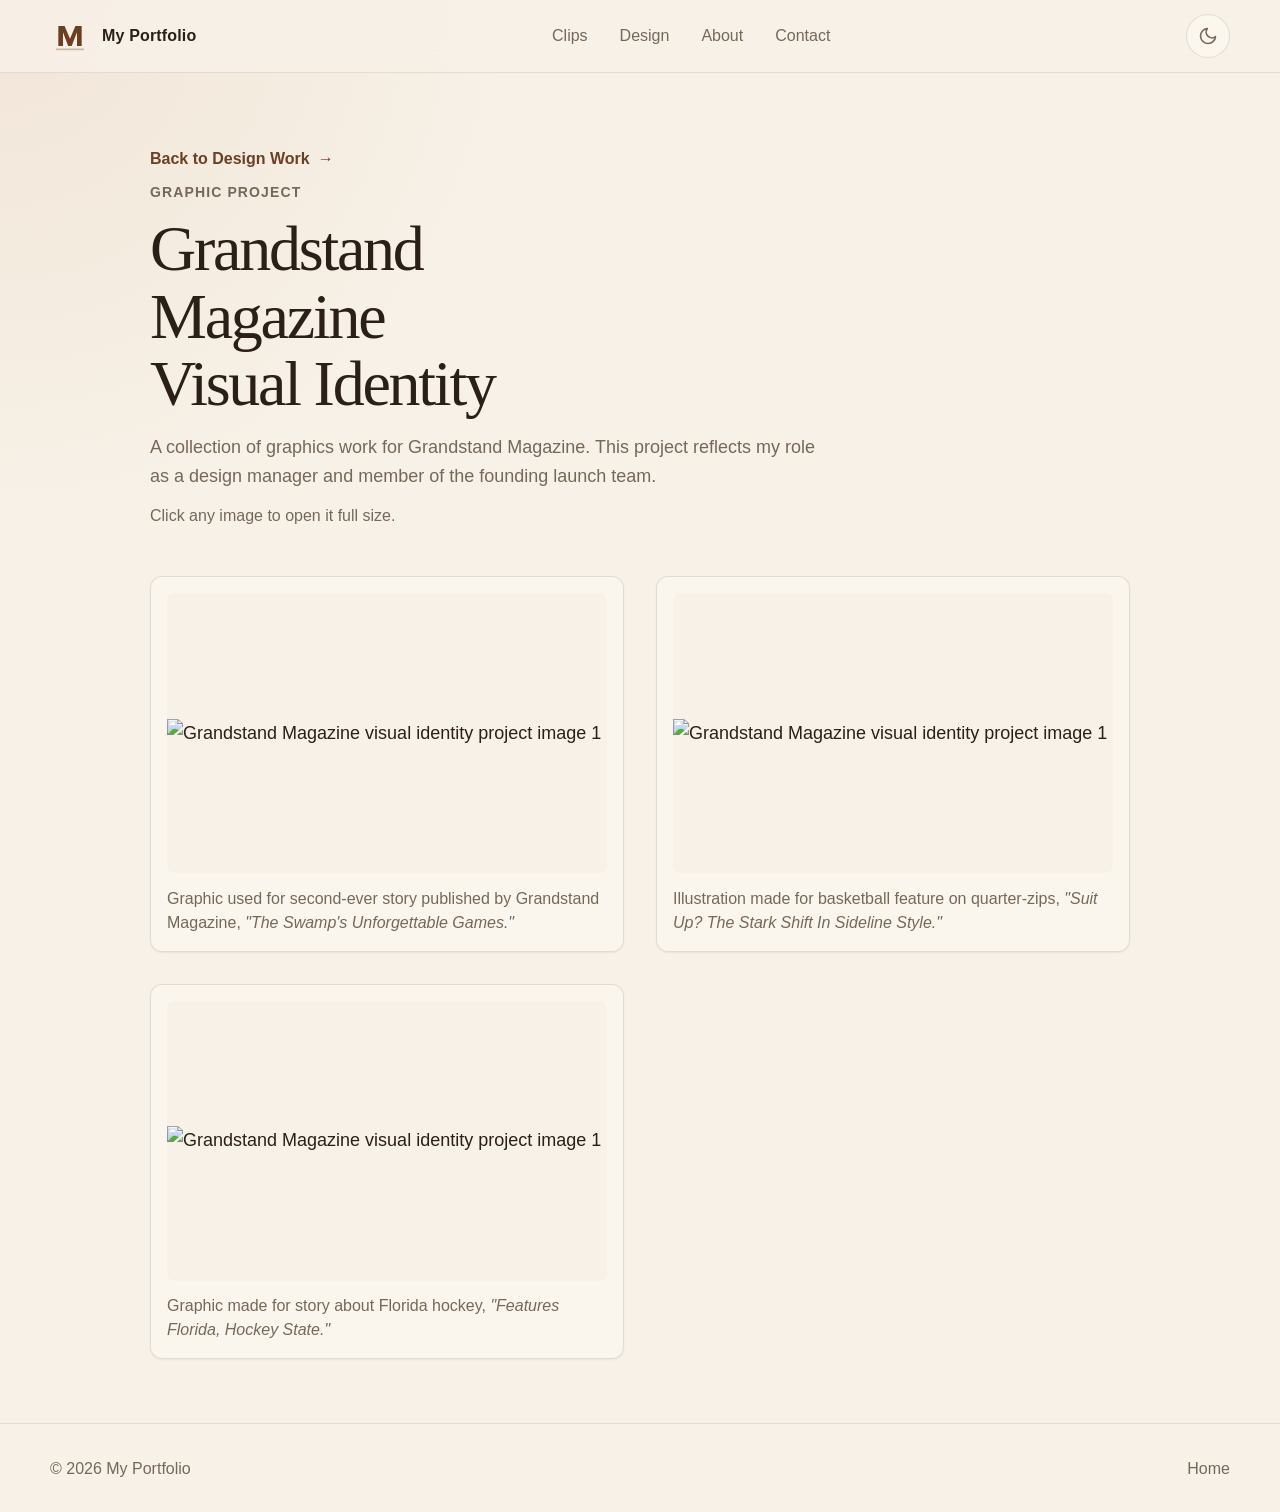
==== grandstand-visual-identity.html @ 0cd1ca22 "Add portfolio website" ====
<!doctype html>
<html lang="en">
  <head>
    <meta charset="utf-8" />
    <meta name="viewport" content="width=device-width, initial-scale=1" />
    <title>Grandstand Visual Identity | My Portfolio</title>
    <link rel="preconnect" href="https://api.fontshare.com" />
    <link
      href="https://api.fontshare.com/v2/css?f[]=boska@400,500,700&f[]=satoshi@400,500,700&display=swap"
      rel="stylesheet"
    />
    <link rel="stylesheet" href="./base.css" />
    <link rel="stylesheet" href="./style.css" />
<style>
  body {
    padding: 0 !important;
  }

  .project-page.container {
    width: min(100% - 3rem, 980px) !important;
    max-width: 980px !important;
    margin-inline: auto !important;
    padding-block: 4rem !important;
  }

  .project-page h1 {
    max-width: 14ch !important;
    margin-top: 0.75rem !important;
    font-family: var(--font-display), Georgia, serif !important;
    font-size: clamp(2.2rem, 5vw, 4.5rem) !important;
    font-weight: 500 !important;
    line-height: 1.05 !important;
    letter-spacing: -0.035em !important;
  }

  .project-intro {
    max-width: 68ch !important;
    margin-top: 1rem !important;
    color: var(--color-muted) !important;
  }

  .gallery-hint {
    margin-top: 0.75rem !important;
    color: var(--color-muted) !important;
    font-size: var(--text-sm) !important;
  }

  .project-page .image-gallery {
  display: grid !important;
  grid-template-columns: repeat(auto-fit, minmax(min(100%, 360px), 1fr)) !important;
  gap: 2rem !important;
  max-width: 980px !important;
  margin: 3rem auto 0 !important;
}

.project-page .image-gallery figure {
  display: grid !important;
  gap: 0.85rem !important;
  margin: 0 !important;
  padding: 1rem !important;
  border: 1px solid oklch(from var(--color-text) l c h / 0.12) !important;
  border-radius: var(--radius-lg) !important;
  background: oklch(from var(--color-surface) l c h / 0.82) !important;
  box-shadow: var(--shadow-sm) !important;
}

.project-page .gallery-link {
  display: grid !important;
  place-items: center !important;
  min-height: 280px !important;
  border-radius: var(--radius-md) !important;
  background: var(--color-bg) !important;
  overflow: hidden !important;
}

.project-page .image-gallery img {
  display: block !important;
  width: 100% !important;
  max-height: 360px !important;
  object-fit: contain !important;
}

.project-page .image-gallery figcaption {
  color: var(--color-muted) !important;
  font-size: var(--text-sm) !important;
  line-height: 1.5 !important;
}

.project-page .image-gallery figure:first-child {
  grid-column: auto !important;
}
</style>
    <script defer src="./app.js"></script>
  </head>

  <body>
    <a class="skip-link" href="#main">Skip to content</a>

    <header class="site-header">
      <nav class="nav container" aria-label="Primary navigation">
        <a class="brand" href="./index.html" aria-label="Back to homepage">
          <svg
            class="brand-mark"
            viewBox="0 0 48 48"
            fill="none"
            aria-hidden="true"
            focusable="false"
          >
            <path
              d="M10 36V12h7.5L24 27.2 30.5 12H38v24h-5.6V19.4L26 36h-4.2l-6.2-16.6V36H10Z"
              fill="currentColor"
            />
            <path
              d="M8 40h32"
              stroke="currentColor"
              stroke-width="2"
              stroke-linecap="round"
              opacity=".32"
            />
          </svg>
          <span>My Portfolio</span>
        </a>

        <div class="nav-links" aria-label="Section links">
          <a href="./index.html#clips">Clips</a>
          <a href="./index.html#design">Design</a>
          <a href="./index.html#about">About</a>
          <a href="./index.html#contact">Contact</a>
        </div>

        <button class="theme-toggle" type="button" data-theme-toggle aria-label="Switch color theme">
          <svg width="20" height="20" viewBox="0 0 24 24" fill="none" aria-hidden="true">
            <path
              d="M21 12.79A9 9 0 1 1 11.21 3 7 7 0 0 0 21 12.79z"
              stroke="currentColor"
              stroke-width="2"
              stroke-linecap="round"
              stroke-linejoin="round"
            />
          </svg>
        </button>
      </nav>
    </header>

    <main id="main">
      <section class="project-page container">
        <a class="text-link back-link" href="./index.html#design">Back to Design Work</a>

        <p class="section-kicker">Graphic Project</p>
        <h1>Grandstand Magazine Visual Identity</h1>

        <p class="project-intro">
          A collection of graphics work for Grandstand Magazine.
          This project reflects my role as a design manager and member of the founding launch team.
        </p>
        <p class="gallery-hint">Click any image to open it full size.</p>

        <div class="image-gallery">
          <figure>
  <a
    class="gallery-link"
    href="./assets/brooke graphic.png"
    target="_blank"
    rel="noopener noreferrer"
  >
    <img
      src="./assets/brooke graphic.png"
      alt="Grandstand Magazine visual identity project image 1"
    />
  </a>
  <figcaption>Graphic used for second-ever story published by Grandstand Magazine, <i>"The Swamp's Unforgettable Games."</i></figcaption>
</figure>

      <figure>
  <a
    class="gallery-link"
    href="./assets/quarter zip art.png"
    target="_blank"
    rel="noopener noreferrer"
  >
    <img
      src="./assets/quarter zip art.png"
      alt="Grandstand Magazine visual identity project image 1"
    />
  </a>
  <figcaption>Illustration made for basketball feature on quarter-zips, <i>"Suit Up? The Stark Shift In Sideline Style."</i></figcaption>
</figure>

        <figure>
  <a
    class="gallery-link"
    href="./assets/welcome board_.png"
    target="_blank"
    rel="noopener noreferrer"
  >
    <img
      src="./assets/welcome board_.png"
      alt="Grandstand Magazine visual identity project image 1"
    />
  </a>
  <figcaption>Graphic made for story about Florida hockey, <i>"Features
Florida, Hockey State."</i></figcaption>
  </figure>
        </div>
      </section>
    </main>

    <footer class="site-footer">
      <div class="container footer-inner">
        <p>© 2026 My Portfolio</p>
        <a href="./index.html">Home</a>
      </div>
    </footer>
  </body>
</html>
---- base.css ----
*,
*::before,
*::after {
  box-sizing: border-box;
  margin: 0;
  padding: 0;
}

html {
  -moz-text-size-adjust: none;
  -webkit-text-size-adjust: none;
  text-size-adjust: none;
  -webkit-font-smoothing: antialiased;
  -moz-osx-font-smoothing: grayscale;
  text-rendering: optimizeLegibility;
  scroll-behavior: smooth;
  hanging-punctuation: first last;
  scroll-padding-top: var(--space-20);
}

body {
  min-height: 100dvh;
  line-height: 1.6;
  font-family: var(--font-body, sans-serif);
  font-size: var(--text-base);
  color: var(--color-text);
  background-color: var(--color-bg);
}

img,
picture,
video,
canvas,
svg {
  display: block;
  max-width: 100%;
  height: auto;
}

ul[role='list'],
ol[role='list'] {
  list-style: none;
}

input,
button,
textarea,
select {
  font: inherit;
  color: inherit;
}

h1,
h2,
h3,
h4,
h5,
h6 {
  text-wrap: balance;
  line-height: 1.08;
}

p,
li,
figcaption {
  text-wrap: pretty;
  max-width: 72ch;
}

::selection {
  background: oklch(from var(--color-accent) l c h / 0.22);
  color: var(--color-text);
}

:focus-visible {
  outline: 2px solid var(--color-accent);
  outline-offset: 3px;
  border-radius: var(--radius-sm);
}

@media (prefers-reduced-motion: reduce) {
  *,
  *::before,
  *::after {
    animation-duration: 0.01ms !important;
    animation-iteration-count: 1 !important;
    scroll-behavior: auto !important;
    transition-duration: 0.01ms !important;
  }
}

button {
  cursor: pointer;
  background: none;
  border: none;
}

table {
  border-collapse: collapse;
  width: 100%;
}

a,
button,
[role='button'],
[role='link'],
input,
textarea,
select {
  transition:
    color var(--transition-interactive),
    background var(--transition-interactive),
    border-color var(--transition-interactive),
    box-shadow var(--transition-interactive),
    transform var(--transition-interactive);
}

.sr-only {
  position: absolute;
  width: 1px;
  height: 1px;
  padding: 0;
  margin: -1px;
  overflow: hidden;
  clip: rect(0, 0, 0, 0);
  white-space: nowrap;
  border-width: 0;
}
---- style.css ----
:root,
[data-theme='light'] {
  --font-display: 'Boska', Georgia, serif;
  --font-body: 'Satoshi', 'Inter', sans-serif;

  --text-xs: clamp(0.75rem, 0.7rem + 0.25vw, 0.875rem);
  --text-sm: clamp(0.875rem, 0.8rem + 0.35vw, 1rem);
  --text-base: clamp(1rem, 0.95rem + 0.25vw, 1.125rem);
  --text-lg: clamp(1.125rem, 1rem + 0.75vw, 1.5rem);
  --text-xl: clamp(1.5rem, 1.2rem + 1.25vw, 2.25rem);
  --text-2xl: clamp(2.2rem, 1.5rem + 3.6vw, 5rem);

  --space-1: 0.25rem;
  --space-2: 0.5rem;
  --space-3: 0.75rem;
  --space-4: 1rem;
  --space-5: 1.25rem;
  --space-6: 1.5rem;
  --space-8: 2rem;
  --space-10: 2.5rem;
  --space-12: 3rem;
  --space-16: 4rem;
  --space-20: 5rem;
  --space-24: 6rem;
  --space-32: 8rem;

  --color-bg: #f7f1e7;
  --color-surface: #fbf7ef;
  --color-surface-2: #f0e6d8;
  --color-surface-3: #e5d5c0;
  --color-text: #2b2017;
  --color-muted: #766859;
  --color-faint: #a99b8a;
  --color-border: #d8c8b3;
  --color-accent: #6d3f22;
  --color-accent-strong: #4c2816;
  --color-accent-soft: #ead6c4;

  --radius-sm: 0.375rem;
  --radius-md: 0.5rem;
  --radius-lg: 0.75rem;
  --radius-xl: 1rem;
  --radius-full: 9999px;

  --shadow-sm: 0 1px 2px oklch(0.25 0.04 55 / 0.06);
  --shadow-md:
    0 2px 6px oklch(0.25 0.04 55 / 0.08),
    0 14px 34px oklch(0.25 0.04 55 / 0.08);
  --transition-interactive: 180ms cubic-bezier(0.16, 1, 0.3, 1);

  --content-narrow: 640px;
  --content-default: 980px;
  --content-wide: 1180px;
}

[data-theme='dark'] {
  --color-bg: #18130f;
  --color-surface: #211a15;
  --color-surface-2: #2b221b;
  --color-surface-3: #382b21;
  --color-text: #eee5da;
  --color-muted: #b7a999;
  --color-faint: #807365;
  --color-border: #4a3a2d;
  --color-accent: #d6a276;
  --color-accent-strong: #efd0b2;
  --color-accent-soft: #4a3527;
  --shadow-sm: 0 1px 2px oklch(0 0 0 / 0.32);
  --shadow-md:
    0 2px 8px oklch(0 0 0 / 0.32),
    0 16px 40px oklch(0 0 0 / 0.22);
}

body {
  background:
    radial-gradient(circle at top left, oklch(from var(--color-accent-soft) l c h / 0.45), transparent 32rem),
    linear-gradient(180deg, var(--color-bg), var(--color-bg));
}

a {
  color: inherit;
  text-decoration: none;
}

.skip-link {
  position: fixed;
  left: var(--space-4);
  top: var(--space-4);
  z-index: 100;
  transform: translateY(-160%);
  border: 1px solid var(--color-border);
  border-radius: var(--radius-full);
  background: var(--color-surface);
  color: var(--color-text);
  padding: var(--space-3) var(--space-4);
  box-shadow: var(--shadow-sm);
}

.skip-link:focus {
  transform: translateY(0);
}

.container {
  width: min(100% - clamp(var(--space-6), 6vw, var(--space-16)), var(--content-wide));
  margin-inline: auto;
}

.site-header {
  position: sticky;
  top: 0;
  z-index: 50;
  border-bottom: 1px solid oklch(from var(--color-text) l c h / 0.1);
  background: oklch(from var(--color-bg) l c h / 0.88);
  backdrop-filter: blur(16px);
}

.nav {
  min-height: 72px;
  display: flex;
  align-items: center;
  justify-content: space-between;
  gap: var(--space-4);
}

.brand {
  display: inline-flex;
  align-items: center;
  gap: var(--space-3);
  min-height: 44px;
  font-size: var(--text-sm);
  font-weight: 700;
  letter-spacing: 0.01em;
}

.brand-mark {
  width: 40px;
  color: var(--color-accent);
}

.nav-links {
  display: flex;
  align-items: center;
  gap: clamp(var(--space-3), 3vw, var(--space-8));
  color: var(--color-muted);
  font-size: var(--text-sm);
  font-weight: 500;
}

.nav-links a {
  min-height: 44px;
  display: inline-flex;
  align-items: center;
}

.nav-links a:hover,
.text-link:hover,
.site-footer a:hover,
.social-links a:hover {
  color: var(--color-accent-strong);
}

.theme-toggle {
  width: 44px;
  height: 44px;
  display: grid;
  place-items: center;
  border: 1px solid oklch(from var(--color-text) l c h / 0.12);
  border-radius: var(--radius-full);
  color: var(--color-muted);
  background: var(--color-surface);
}

.theme-toggle:hover {
  color: var(--color-accent-strong);
  box-shadow: var(--shadow-sm);
}

.hero {
  padding-block: clamp(var(--space-16), 9vw, var(--space-32)) clamp(var(--space-12), 7vw, var(--space-24));
}

.eyebrow,
.section-kicker,
.project-type,
.note-label,
.card-meta {
  color: var(--color-muted);
  font-size: var(--text-xs);
  font-weight: 700;
  letter-spacing: 0.08em;
  text-transform: uppercase;
}

.hero-grid {
  display: grid;
  grid-template-columns: minmax(0, 1fr);
  gap: var(--space-10);
  align-items: start;
  margin-top: var(--space-6);
}

.hero-copy h1 {
  max-width: 9.5ch;
  font-family: var(--font-display);
  font-size: var(--text-2xl);
  font-weight: 500;
  letter-spacing: -0.035em;
}

.hero-copy p {
  margin-top: var(--space-6);
  max-width: 62ch;
  color: var(--color-muted);
}

.hero-actions {
  display: flex;
  flex-wrap: wrap;
  gap: var(--space-3);
  margin-top: var(--space-8);
}

.button {
  min-height: 44px;
  display: inline-flex;
  align-items: center;
  justify-content: center;
  border-radius: var(--radius-full);
  padding: var(--space-3) var(--space-5);
  font-size: var(--text-sm);
  font-weight: 700;
}

.button-primary {
  background: var(--color-accent);
  color: #fffaf4;
}

.button-primary:hover {
  background: var(--color-accent-strong);
  transform: translateY(-1px);
}

.button-secondary {
  border: 1px solid oklch(from var(--color-text) l c h / 0.14);
  background: var(--color-surface);
  color: var(--color-text);
}

.button-secondary:hover {
  border-color: oklch(from var(--color-accent) l c h / 0.45);
  box-shadow: var(--shadow-sm);
}

.hero-note {
  max-width: 420px;
  border-top: 1px solid oklch(from var(--color-text) l c h / 0.18);
  padding-top: var(--space-5);
}

.hero-note p:last-child {
  margin-top: var(--space-2);
  color: var(--color-muted);
}

.section {
  padding-block: clamp(var(--space-14, 3.5rem), 7vw, var(--space-24));
}

.section-tight {
  padding-top: var(--space-8);
}

.section-heading {
  display: grid;
  gap: var(--space-3);
  max-width: var(--content-default);
}

.section-heading h2,
.about-grid h2,
.contact-card h2 {
  font-family: var(--font-display);
  font-size: var(--text-xl);
  font-weight: 500;
  letter-spacing: -0.02em;
}

.section-heading p:last-child,
.contact-card p,
.about-copy {
  color: var(--color-muted);
}

.clip-list {
  display: grid;
  gap: var(--space-4);
  margin-top: var(--space-8);
  max-width: var(--content-default);
}

.clip-card,
.project-card,
.contact-card {
  border: 1px solid oklch(from var(--color-text) l c h / 0.12);
  border-radius: var(--radius-lg);
  background: oklch(from var(--color-surface) l c h / 0.82);
  box-shadow: var(--shadow-sm);
}

.clip-card {
  display: grid;
  gap: var(--space-3);
  padding: clamp(var(--space-5), 4vw, var(--space-8));
}

.clip-card:hover,
.project-card:hover {
  box-shadow: var(--shadow-md);
  transform: translateY(-1px);
}

.card-meta {
  display: flex;
  flex-wrap: wrap;
  align-items: center;
  gap: var(--space-3);
  letter-spacing: 0.04em;
}

.tag {
  display: inline-flex;
  align-items: center;
  min-height: 28px;
  border: 1px solid oklch(from var(--color-accent) l c h / 0.22);
  border-radius: var(--radius-full);
  background: var(--color-accent-soft);
  color: var(--color-accent-strong);
  padding: var(--space-1) var(--space-3);
}

.clip-card h3,
.project-card h4 {
  font-size: var(--text-lg);
  font-weight: 700;
  letter-spacing: -0.01em;
}

.clip-card p,
.project-card p:not(.project-type) {
  color: var(--color-muted);
}

.text-link {
  width: max-content;
  min-height: 44px;
  display: inline-flex;
  align-items: center;
  color: var(--color-accent);
  font-size: var(--text-sm);
  font-weight: 700;
}

.text-link::after {
  content: '→';
  margin-left: var(--space-2);
}

.design-groups {
  display: grid;
  gap: clamp(var(--space-10), 6vw, var(--space-16));
  margin-top: var(--space-10);
}

.design-group {
  display: grid;
  gap: var(--space-5);
}

#design .design-groups {
  max-width: var(--content-default);
  margin-inline: auto;
}

.design-section {
  padding-top: clamp(var(--space-6), 4vw, var(--space-12));
}

.subsection-heading {
  display: grid;
  gap: var(--space-2);
  padding-bottom: var(--space-4);
  border-bottom: 1px solid oklch(from var(--color-text) l c h / 0.1);
}

.subsection-heading h3 {
  font-family: var(--font-display);
  font-size: var(--text-xl);
  font-weight: 500;
  letter-spacing: -0.02em;
}

.design-grid {
  display: grid;
  grid-template-columns: repeat(auto-fit, minmax(min(100%, 360px), 1fr));
  gap: var(--space-4);
}


.project-card h4 {
  font-size: var(--text-lg);
  font-weight: 700;
  letter-spacing: -0.01em;
}

.project-card {
  min-height: 280px;
  display: flex;
  flex-direction: column;
  justify-content: space-between;
  gap: var(--space-6);
  padding: clamp(var(--space-5), 4vw, var(--space-8));
}

.featured-project {
  grid-column: 1 / -1;
  min-height: 360px;
}

.project-surface {
  display: grid;
  gap: var(--space-2);
  max-width: 340px;
  border: 1px solid oklch(from var(--color-text) l c h / 0.1);
  border-radius: var(--radius-md);
  background: var(--color-surface-2);
  padding: var(--space-4);
}

.project-surface span {
  display: block;
  height: 12px;
  border-radius: var(--radius-full);
  background: oklch(from var(--color-text) l c h / 0.18);
}

.project-surface span:nth-child(1) {
  width: 72%;
}

.project-surface span:nth-child(2) {
  width: 100%;
}

.project-surface span:nth-child(3) {
  width: 48%;
}

.about-section {
  border-block: 1px solid oklch(from var(--color-text) l c h / 0.1);
  background: oklch(from var(--color-surface) l c h / 0.48);
}

.about-grid {
  display: grid;
  gap: var(--space-8);
  max-width: var(--content-default);
}

.about-copy {
  display: grid;
  gap: var(--space-5);
}

.contact-section {
  padding-bottom: clamp(var(--space-16), 8vw, var(--space-32));
}

.contact-card {
  display: grid;
  gap: var(--space-8);
  padding: clamp(var(--space-6), 5vw, var(--space-12));
  max-width: var(--content-default);
}

.contact-card h2 {
  margin-top: var(--space-2);
}

.contact-card p {
  margin-top: var(--space-4);
}

.contact-actions {
  display: grid;
  gap: var(--space-4);
  align-content: start;
}

.social-links {
  display: flex;
  flex-wrap: wrap;
  gap: var(--space-4);
  color: var(--color-muted);
  font-size: var(--text-sm);
  font-weight: 700;
}

.social-links a {
  min-height: 44px;
  display: inline-flex;
  align-items: center;
}

.site-footer {
  border-top: 1px solid oklch(from var(--color-text) l c h / 0.1);
  color: var(--color-muted);
  font-size: var(--text-sm);
}

.footer-inner {
  min-height: 88px;
  display: flex;
  align-items: center;
  justify-content: space-between;
  gap: var(--space-4);
}

@media (min-width: 760px) {
  .hero-grid {
    grid-template-columns: minmax(0, 1fr) minmax(260px, 0.42fr);
  }

  .clip-card {
    grid-template-columns: 1fr auto;
    align-items: center;
  }

  .clip-card .card-meta,
  .clip-card h3,
  .clip-card p {
    grid-column: 1;
  }

  .clip-card .text-link {
    grid-column: 2;
    grid-row: 1 / span 3;
    align-self: center;
  }

  .featured-project {
    display: grid;
    grid-template-columns: 0.85fr 1fr auto;
    align-items: end;
  }

  .about-grid,
  .contact-card {
    grid-template-columns: 0.9fr 1.1fr;
  }
}

@media (max-width: 680px) {
  .nav {
    min-height: auto;
    display: grid;
    grid-template-columns: 1fr auto;
    padding-block: var(--space-3);
  }

  .nav-links {
    grid-column: 1 / -1;
    justify-content: space-between;
    gap: var(--space-2);
    padding-top: var(--space-2);
    border-top: 1px solid oklch(from var(--color-text) l c h / 0.08);
  }

  .nav-links a {
    min-height: 40px;
  }

  .brand-mark {
    width: 36px;
  }

  .hero {
    padding-top: var(--space-12);
  }

  .hero-copy h1 {
    max-width: 10ch;
  }

  .button,
  .button-primary,
  .button-secondary {
    width: 100%;
  }

  .contact-actions .button {
    justify-content: center;
  }

.project-page.container {
  max-width: 980px !important;
}

.project-page .image-gallery {
  display: grid !important;
  grid-template-columns: repeat(auto-fit, minmax(min(100%, 320px), 1fr)) !important;
  gap: var(--space-6) !important;
  max-width: 900px !important;
  margin-inline: auto !important;
  margin-top: var(--space-12) !important;
}

.project-page .image-gallery figure {
  margin: 0 !important;
  max-width: 100% !important;
}

.project-page .image-gallery img {
  width: 100% !important;
  max-width: 100% !important;
  max-height: 420px !important;
  object-fit: contain !important;
}
.gallery-link {
  display: block;
  border-radius: var(--radius-md);
}

.gallery-link img {
  transition:
    transform var(--transition-interactive),
    box-shadow var(--transition-interactive);
}
.gallery-link:hover img {
  transform: scale(1.01);
  box-shadow: var(--shadow-md);
}
.gallery-link:focus-visible {
  outline: 2px solid var(--color-accent);
  outline-offset: 4px;
}
.gallery-hint {
  margin-top: var(--space-3);
  color: var(--color-muted);
  font-size: var(--text-sm);
}
}

.datawrapper-list {
  display: grid;
  gap: var(--space-4);
  max-width: 860px;
  margin-top: var(--space-12);
}

.datawrapper-card {
  display: grid;
  gap: var(--space-3);
  border: 1px solid oklch(from var(--color-text) l c h / 0.12);
  border-radius: var(--radius-lg);
  background: oklch(from var(--color-surface) l c h / 0.82);
  box-shadow: var(--shadow-sm);
  padding: clamp(var(--space-5), 4vw, var(--space-8));
}

.datawrapper-card:hover {
  box-shadow: var(--shadow-md);
  transform: translateY(-1px);
}

.datawrapper-card h2 {
  font-size: var(--text-lg);
  font-weight: 700;
  letter-spacing: -0.01em;
}

.datawrapper-card p {
  color: var(--color-muted);
}

/* Gentle section hierarchy */

.clips-section {
  padding-bottom: clamp(var(--space-10), 6vw, var(--space-16));
}


.clips-section .section-kicker {
  color: var(--color-accent);
}

.clips-section .clip-card {
  border-color: oklch(from var(--color-accent) l c h / 0.16);
}

.design-section {
  padding-top: clamp(var(--space-10), 6vw, var(--space-16));
  border-top: 1px solid oklch(from var(--color-text) l c h / 0.1);
}


.design-section .section-kicker,
.design-section .subsection-heading .section-kicker {
  color: var(--color-muted);
}

.design-section .section-heading h2 {
  font-size: clamp(1.75rem, 3vw, 2.75rem);
}

.design-section .design-groups {
  margin-top: var(--space-8);
}

.design-section .subsection-heading h3 {
  font-size: clamp(1.35rem, 2.2vw, 2rem);
}

.design-section .project-card {
  background: oklch(from var(--color-surface) l c h / 0.72);
}

/* Clips sizing reset */

#clips .section-heading h2,
.clips-section .section-heading h2 {
  font-size: clamp(1.75rem, 3vw, 2.75rem) !important;
  line-height: 1.08 !important;
}

#clips .clip-card h3,
.clips-section .clip-card h3 {
  font-family: var(--font-body) !important;
  font-size: var(--text-lg) !important;
  font-weight: 700 !important;
  line-height: 1.15 !important;
}

.clips-section {
  border-top: 1px solid oklch(from var(--color-text) l c h / 0.12);
}

.contact-section {
  border-top: 1px solid oklch(from var(--color-text) l c h / 0.12);
}
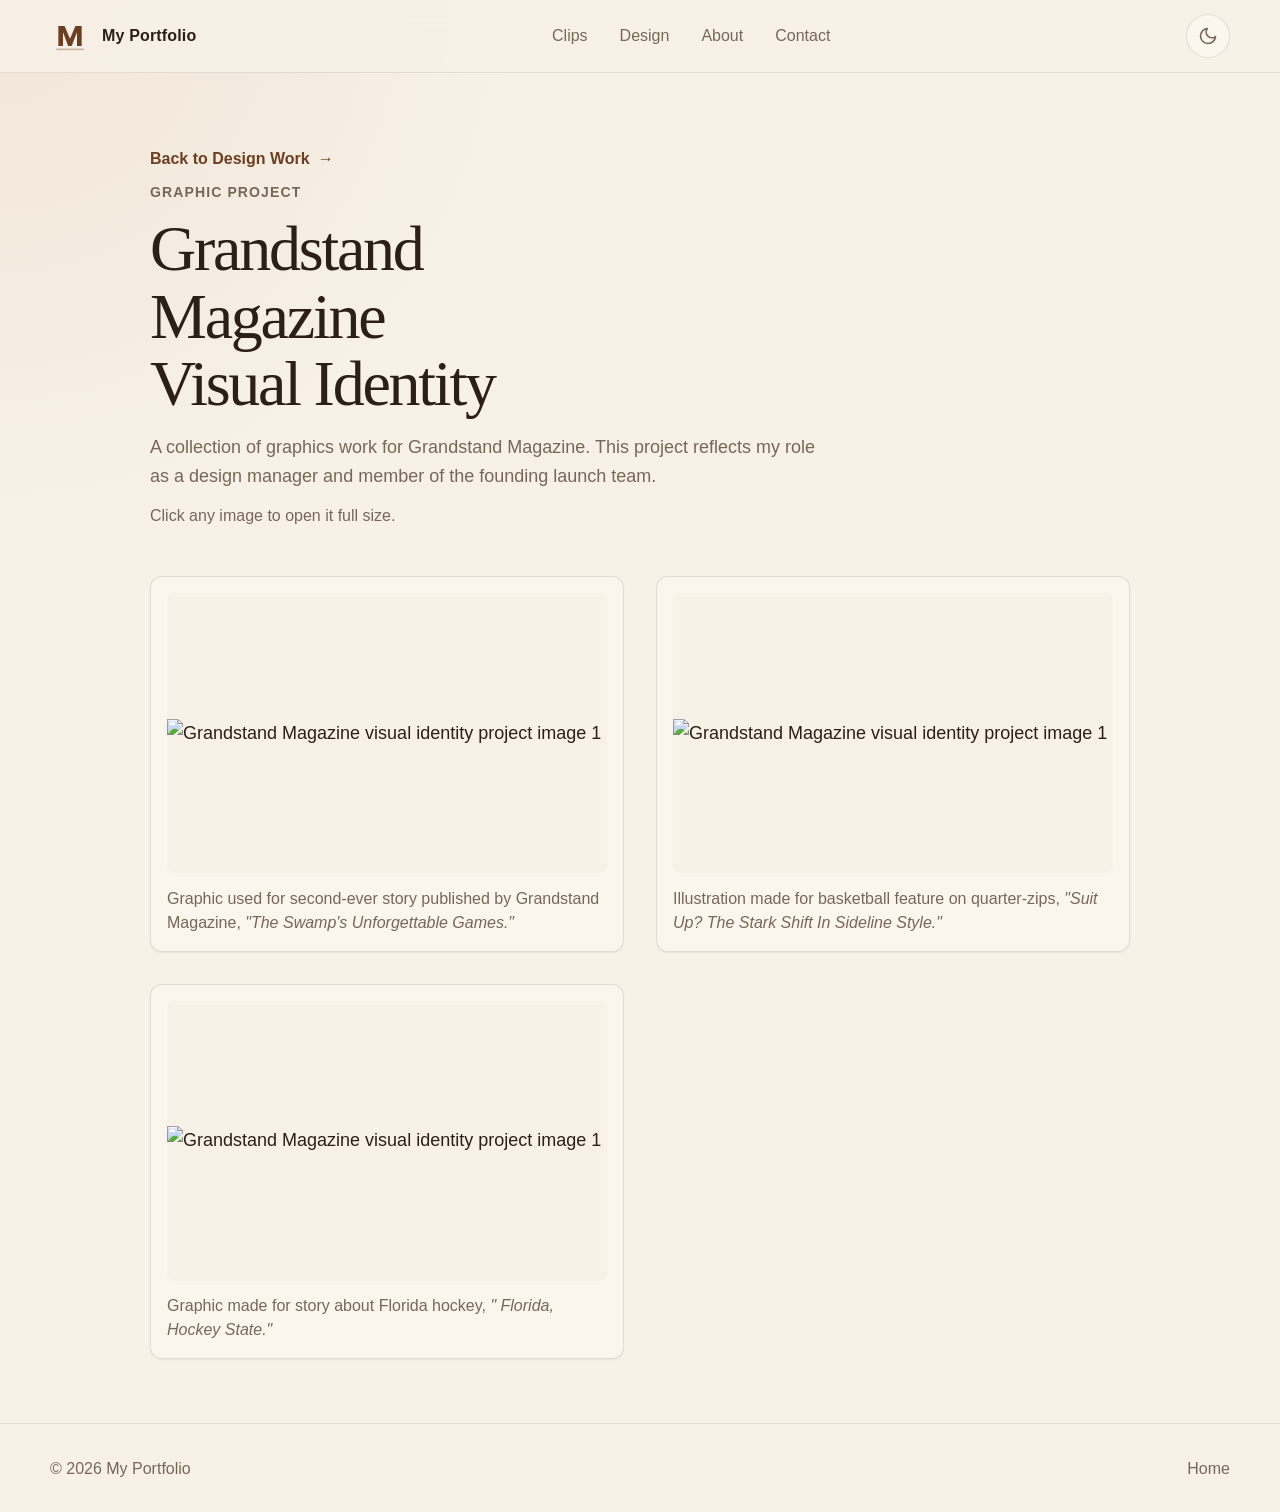
==== commit 17096ae5: "Fix HTML encoding issues in grandstand-visual-identity.html" ====
--- a/grandstand-visual-identity.html
+++ b/grandstand-visual-identity.html
@@ -198,7 +198,7 @@
       alt="Grandstand Magazine visual identity project image 1"
     />
   </a>
-  <figcaption>Graphic made for story about Florida hockey, <i>"Features
+  <figcaption>Graphic made for story about Florida hockey, <i>"
 Florida, Hockey State."</i></figcaption>
   </figure>
         </div>
@@ -212,4 +212,4 @@
       </div>
     </footer>
   </body>
-</html>+</html>
